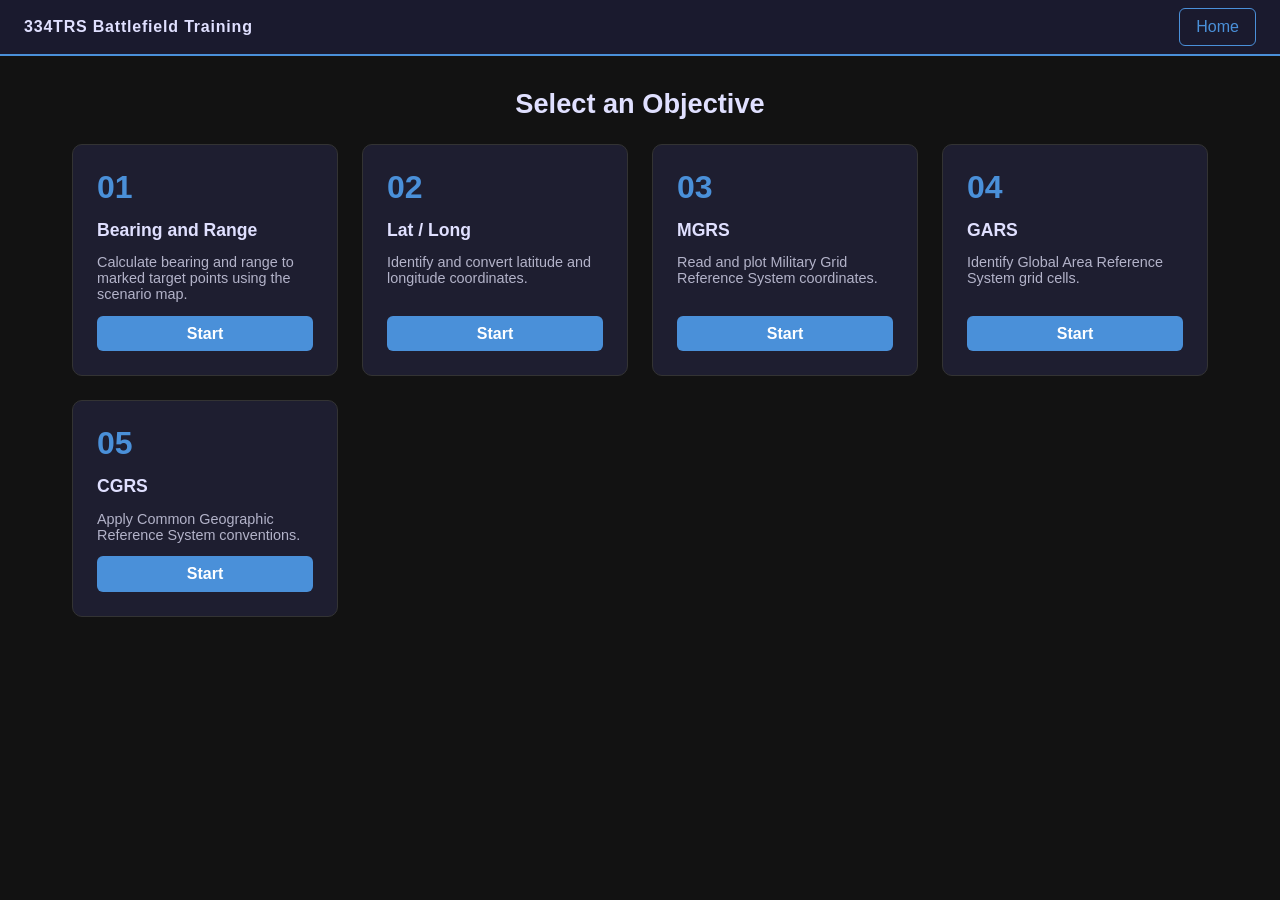
==== index.html @ 7ed4abb4 "Initial commit" ====
<!doctype html>
<html lang="en">
<head>
  <meta charset="UTF-8" />
  <meta name="viewport" content="width=device-width, initial-scale=1.0" />
  <title>334TRS Battlefield Training</title>
  <link rel="stylesheet" href="styles.css" />
</head>
<body>
  <header class="app-header">
    <span class="header-title">334TRS Battlefield Training</span>
    <span id="header-objective-label" class="header-obj-label"></span>
    <button id="btn-home" class="btn-home" type="button">Home</button>
  </header>

  <main>
    <section id="view-landing" class="view">
      <h1 class="landing-title">Select an Objective</h1>
      <div id="card-grid" class="card-grid"></div>
    </section>

    <section id="view-objective" class="view hidden">
      <div class="obj-layout">
        <aside class="sidebar">
          <h3 class="sidebar-heading">Objectives</h3>
          <ul id="nav-objectives" class="nav-list"></ul>
          <hr class="sidebar-divider" />
          <h3 class="sidebar-heading">Tools</h3>
          <button id="btn-toggle-protractor" class="btn-tool" type="button">Show Protractor</button>
          <hr class="sidebar-divider" />
          <h3 class="sidebar-heading">Progress</h3>
          <ul id="progress-list" class="progress-list"></ul>
        </aside>

        <section id="image-section" class="image-section">
          <img id="scenario-img" src="" alt="Scenario" class="scenario-img" />
          <img id="protractor-img" src="images/Protractor.png" alt="Protractor" class="protractor-tool hidden" />
        </section>

        <aside class="qa-panel">
          <div id="question-counter" class="question-counter"></div>
          <p id="question-text" class="question-text"></p>
          <div id="question-form" class="question-form"></div>
          <button id="btn-submit-answer" class="btn-primary" type="button">Submit</button>
          <div id="feedback-block" class="feedback-block hidden">
            <p id="feedback-text" class="feedback-text"></p>
            <button id="btn-next-question" class="btn-secondary" type="button">Next</button>
          </div>
        </aside>
      </div>
    </section>

    <section id="view-results" class="view hidden">
      <div class="results-container">
        <h1 class="results-title">Training Results</h1>
        <table class="results-table" id="results-table">
          <thead>
            <tr>
              <th>Objective</th>
              <th>Score</th>
              <th>%</th>
            </tr>
          </thead>
          <tbody></tbody>
          <tfoot>
            <tr class="results-overall">
              <td><strong>Overall</strong></td>
              <td id="overall-score"></td>
              <td id="overall-pct"></td>
            </tr>
          </tfoot>
        </table>
        <div class="results-actions">
          <button id="btn-back-landing" class="btn-secondary" type="button">Back to Objectives</button>
          <button id="btn-restart" class="btn-primary" type="button">Restart Training</button>
        </div>
      </div>
    </section>
  </main>

  <script src="script.js"></script>
</body>
</html>
---- styles.css ----
*,
*::before,
*::after {
  box-sizing: border-box;
  margin: 0;
  padding: 0;
}

body {
  font-family: Arial, sans-serif;
  background: #121212;
  color: #f1f1f1;
  min-height: 100vh;
}

button,
input,
textarea {
  font: inherit;
}

.app-header {
  position: sticky;
  top: 0;
  z-index: 100;
  display: flex;
  align-items: center;
  gap: 1rem;
  height: 56px;
  padding: 0 1.5rem;
  background: #1a1a2e;
  border-bottom: 2px solid #4a90d9;
}

.header-title {
  font-weight: 700;
  font-size: 1rem;
  letter-spacing: 0.05em;
  color: #e0e0ff;
  white-space: nowrap;
}

.header-obj-label {
  flex: 1;
  font-size: 0.9rem;
  color: #a0a0cc;
}

.view {
  display: block;
}
.hidden {
  display: none !important;
}

.landing-title {
  text-align: center;
  margin: 2rem 0 1.5rem;
  font-size: 1.7rem;
  color: #e0e0ff;
}

.card-grid {
  display: grid;
  grid-template-columns: repeat(auto-fit, minmax(220px, 1fr));
  gap: 1.5rem;
  padding: 0 2rem 2rem;
  max-width: 1200px;
  margin: 0 auto;
}

.obj-card {
  background: #1e1e30;
  border: 1px solid #333;
  border-radius: 10px;
  padding: 1.5rem;
  display: flex;
  flex-direction: column;
  gap: 0.85rem;
  transition:
    transform 0.15s,
    box-shadow 0.15s;
}

.obj-card:hover {
  transform: translateY(-4px);
  box-shadow: 0 8px 24px rgba(74, 144, 217, 0.2);
}

.card-number {
  font-size: 2rem;
  font-weight: 700;
  color: #4a90d9;
}

.card-title {
  font-size: 1.1rem;
  color: #e0e0ff;
}

.card-desc {
  font-size: 0.9rem;
  color: #b3b3c9;
  flex: 1;
}

.obj-layout {
  display: grid;
  grid-template-columns: 210px 1fr 340px;
  height: calc(100vh - 56px);
  overflow: hidden;
}

.sidebar {
  background: #1a1a2e;
  border-right: 1px solid #333;
  padding: 1rem;
  overflow-y: auto;
  display: flex;
  flex-direction: column;
  gap: 0.5rem;
}

.sidebar-heading {
  font-size: 0.72rem;
  text-transform: uppercase;
  letter-spacing: 0.1em;
  color: #777;
  margin-top: 0.25rem;
}

.sidebar-divider {
  border: none;
  border-top: 1px solid #2a2a3a;
  margin: 0.4rem 0;
}

.nav-list,
.progress-list {
  list-style: none;
  display: flex;
  flex-direction: column;
  gap: 0.25rem;
}

.nav-link,
.progress-item {
  display: block;
  width: 100%;
  padding: 0.45rem 0.55rem;
  background: #161624;
  border-radius: 4px;
  color: #ccc;
  text-decoration: none;
  font-size: 0.82rem;
}

.nav-link:hover {
  background: #2a2a4a;
  color: #fff;
}
.nav-link.active {
  background: #243a5a;
  color: #4a90d9;
  font-weight: 700;
}
.nav-link.completed::after {
  content: " ✓";
  color: #55cc55;
}

.progress-item.correct {
  color: #55cc55;
}
.progress-item.incorrect {
  color: #ee7777;
}
.progress-item.partial {
  color: #f2c14e;
}

.image-section {
  position: relative;
  background: #0d0d1a;
  display: flex;
  align-items: center;
  justify-content: center;
  overflow: hidden;
}

.scenario-img {
  max-width: 100%;
  max-height: 100%;
  object-fit: contain;
  display: block;
  pointer-events: none;
  user-select: none;
}

.protractor-tool {
  position: absolute;
  top: 80px;
  left: 80px;
  width: min(32vw, 380px);
  max-width: 380px;
  cursor: grab;
  user-select: none;
}

.qa-panel {
  border-left: 1px solid #333;
  background: #181824;
  padding: 1.2rem;
  overflow-y: auto;
  display: flex;
  flex-direction: column;
  gap: 1rem;
}

.question-counter {
  font-size: 0.85rem;
  color: #8ca9d8;
}

.question-text {
  font-size: 1rem;
  line-height: 1.5;
  color: #f3f3ff;
}

.question-form {
  display: flex;
  flex-direction: column;
  gap: 0.9rem;
}

.answer-input,
.multi-blank-input {
  width: 100%;
  padding: 0.75rem 0.9rem;
  border: 1px solid #3a3a50;
  border-radius: 6px;
  background: #0f1020;
  color: #f1f1f1;
}

.answer-input {
  min-height: 120px;
  resize: vertical;
}

.multi-blank-wrap {
  display: flex;
  flex-direction: column;
  gap: 0.7rem;
}

.multi-blank-row {
  display: grid;
  grid-template-columns: 78px 1fr 1fr;
  gap: 0.55rem;
  align-items: center;
  padding: 0.7rem;
  border: 1px solid #2f3248;
  border-radius: 8px;
  background: #111425;
}

.multi-blank-label {
  font-size: 0.88rem;
  color: #c8d8f0;
  font-weight: 700;
}

.spoken-row {
  align-items: end;
  gap: 1.2rem;
  flex-wrap: wrap;
}

.field-stack {
  display: flex;
  flex-direction: column;
  gap: 0.6rem;
  min-width: 0;
}

.field-stack span {
  font-size: 1.3rem;
  color: #cfcfcf;
  font-weight: 600;
}

.spoken-bearing-group {
  display: flex;
  gap: 0.6rem;
  flex-wrap: nowrap;
}

.spoken-bearing-input {
  width: 7rem;
  min-width: 7rem;
  text-align: center;
}

.spoken-row .multi-blank-input[data-field="range-text"] {
  min-width: 18rem;
}

.field-stack {
  display: flex;
  flex-direction: column;
  gap: 0.35rem;
}

.field-stack span {
  font-size: 0.75rem;
  color: #97a3bf;
}

.btn-home,
.btn-primary,
.btn-secondary,
.btn-start,
.btn-tool {
  padding: 0.55rem 1rem;
  border-radius: 6px;
  cursor: pointer;
  transition:
    background 0.2s,
    color 0.2s,
    border-color 0.2s;
}

.btn-home,
.btn-tool,
.btn-secondary {
  background: transparent;
  border: 1px solid #4a90d9;
  color: #4a90d9;
}

.btn-home:hover,
.btn-tool:hover,
.btn-secondary:hover {
  background: #4a90d9;
  color: #fff;
}

.btn-primary,
.btn-start {
  border: none;
  background: #4a90d9;
  color: #fff;
  font-weight: 700;
}

.btn-primary:hover,
.btn-start:hover {
  background: #357abd;
}

.btn-primary:disabled,
.btn-secondary:disabled,
.btn-home:disabled,
.btn-start:disabled,
.btn-tool:disabled {
  opacity: 0.5;
  cursor: not-allowed;
}

.feedback-block {
  border-radius: 8px;
  padding: 0.9rem;
  display: flex;
  flex-direction: column;
  gap: 0.8rem;
}

.feedback-block.correct {
  background: rgba(58, 156, 74, 0.18);
  border: 1px solid rgba(85, 204, 85, 0.5);
}

.feedback-block.incorrect {
  background: rgba(161, 63, 63, 0.18);
  border: 1px solid rgba(238, 119, 119, 0.5);
}

.feedback-text {
  font-size: 0.92rem;
  line-height: 1.5;
}

.results-container {
  max-width: 900px;
  margin: 2rem auto;
  padding: 0 1rem 2rem;
}

.results-title {
  margin-bottom: 1.25rem;
  font-size: 1.7rem;
  color: #e0e0ff;
}

.results-table {
  width: 100%;
  border-collapse: collapse;
  background: #1a1a2e;
  border: 1px solid #333;
}

.results-table th,
.results-table td {
  padding: 0.85rem;
  border-bottom: 1px solid #2d2d40;
  text-align: left;
}

.results-table th {
  color: #9cc2ef;
}

.results-overall td {
  border-top: 2px solid #4a90d9;
}

.results-actions {
  display: flex;
  gap: 0.75rem;
  margin-top: 1rem;
}

@media (max-width: 1100px) {
  .obj-layout {
    grid-template-columns: 200px 1fr;
  }

  .qa-panel {
    grid-column: 1 / -1;
    border-left: none;
    border-top: 1px solid #333;
  }
}

@media (max-width: 700px) {
  .app-header {
    padding: 0 1rem;
    gap: 0.6rem;
  }

  .header-title {
    font-size: 0.9rem;
  }

  .obj-layout {
    display: block;
    height: auto;
  }

  .sidebar,
  .image-section,
  .qa-panel {
    height: auto;
  }

  .image-section {
    min-height: 40vh;
  }

  .multi-blank-row {
    grid-template-columns: 1fr;
  }

  .spoken-row {
    flex-direction: column;
    align-items: stretch;
  }

  .spoken-bearing-group {
    flex-wrap: wrap;
  }

  .spoken-bearing-input {
    width: 100%;
    min-width: 0;
  }

  .spoken-row .multi-blank-input[data-field="range-text"] {
    min-width: 0;
    width: 100%;
  }
}
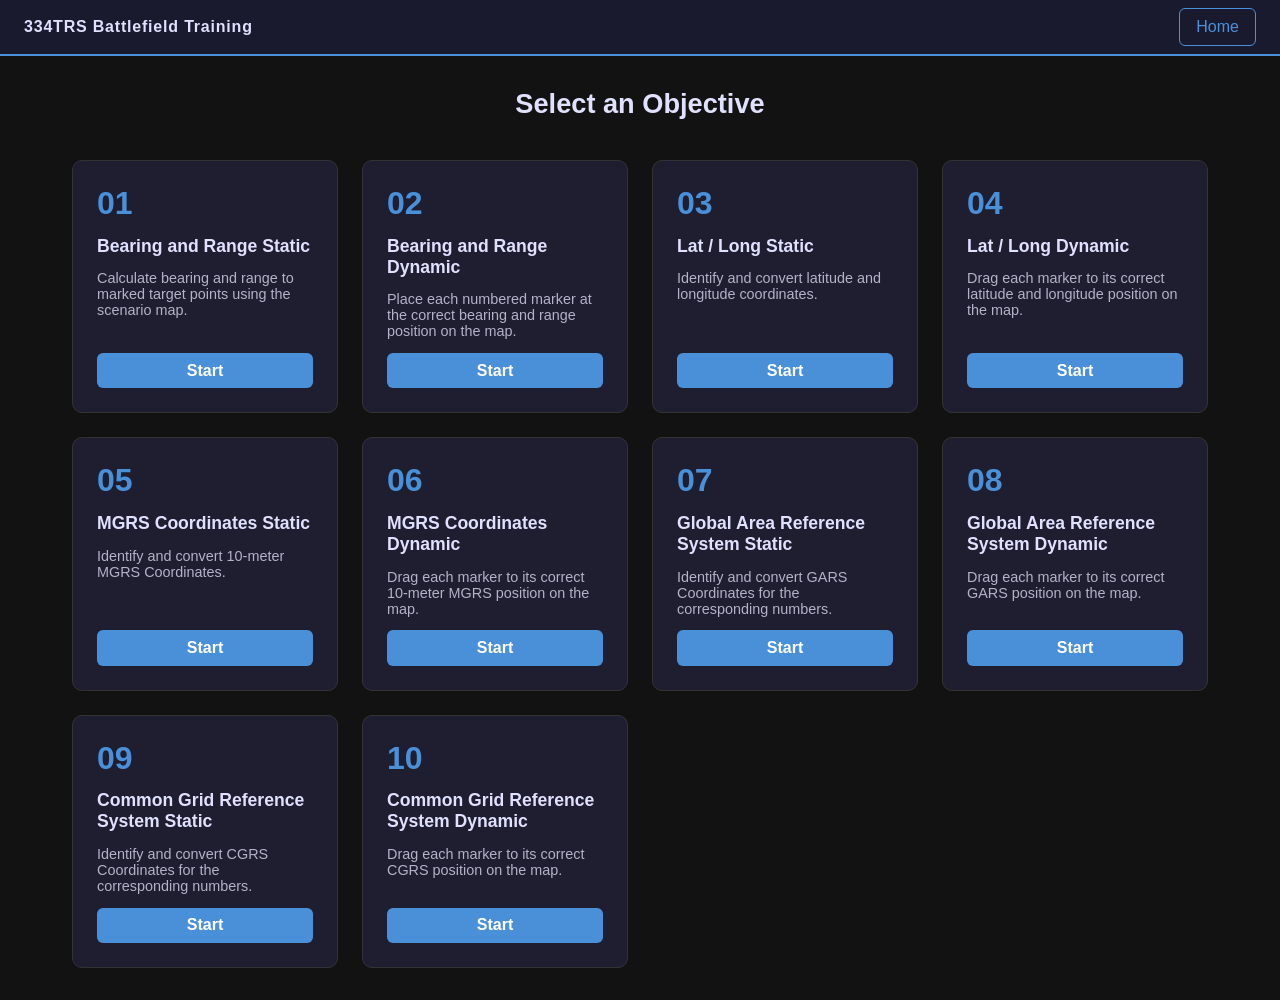
==== commit 9e03da54: "Implement full app overhaul: bug fixes, deferred evaluation, dragable questions - Fix submit validat" ====
--- a/index.html
+++ b/index.html
@@ -16,6 +16,7 @@
   <main>
     <section id="view-landing" class="view">
       <h1 class="landing-title">Select an Objective</h1>
+      <div id="view-results-btn-area" class="view-results-btn-area"></div>
       <div id="card-grid" class="card-grid"></div>
     </section>
 
@@ -35,6 +36,7 @@
         <section id="image-section" class="image-section">
           <img id="scenario-img" src="" alt="Scenario" class="scenario-img" />
           <img id="protractor-img" src="images/Protractor.png" alt="Protractor" class="protractor-tool hidden" />
+          <div id="drop-grid" class="drop-grid hidden"></div>
         </section>
 
         <aside class="qa-panel">
--- a/styles.css
+++ b/styles.css
@@ -106,7 +106,7 @@
 
 .obj-layout {
   display: grid;
-  grid-template-columns: 210px 1fr 340px;
+  grid-template-columns: 210px 3fr 640px;
   height: calc(100vh - 56px);
   overflow: hidden;
 }
@@ -301,10 +301,6 @@
   width: 7rem;
   min-width: 7rem;
   text-align: center;
-}
-
-.spoken-row .multi-blank-input[data-field="range-text"] {
-  min-width: 18rem;
 }
 
 .field-stack {
@@ -392,6 +388,174 @@
   line-height: 1.5;
 }
 
+/* View Results button on landing */
+.view-results-btn-area {
+  display: flex;
+  justify-content: center;
+  margin: 0 0 1rem;
+}
+
+.btn-view-results {
+  padding: 0.75rem 2.5rem;
+  font-size: 1.1rem;
+}
+
+/* Neutral feedback (answer recorded, no correct/incorrect until results) */
+.feedback-block.neutral {
+  background: rgba(74, 144, 217, 0.12);
+  border: 1px solid rgba(74, 144, 217, 0.4);
+}
+
+/* Progress submitted state */
+.progress-item.submitted {
+  color: #8ca9d8;
+}
+
+/* Drop grid overlay — position/size set by positionDropGrid() in JS */
+.drop-grid {
+  position: absolute;
+  display: grid;
+  pointer-events: all;
+}
+
+.drop-cell {
+  border: 1px solid rgba(74, 144, 217, 0.2);
+  position: relative;
+  cursor: crosshair;
+  transition: background 0.1s;
+}
+
+.drop-cell:hover {
+  background: rgba(74, 144, 217, 0.15);
+}
+
+/* Placed dot on the grid */
+.placed-dot-container {
+  position: absolute;
+  top: 50%;
+  left: 50%;
+  transform: translate(-50%, -50%);
+  display: flex;
+  flex-direction: column;
+  align-items: center;
+  pointer-events: all;
+  cursor: pointer;
+  z-index: 10;
+}
+
+.drag-dot-marker {
+  width: 18px;
+  height: 18px;
+  border-radius: 50%;
+  background: #e74c3c;
+  border: 2px solid #fff;
+  box-shadow: 0 1px 4px rgba(0,0,0,0.6);
+}
+
+.placed-marker {
+  width: 20px;
+  height: 20px;
+}
+
+.placed-dot-label {
+  font-size: 0.65rem;
+  font-weight: 700;
+  color: #fff;
+  text-shadow: 0 1px 2px rgba(0,0,0,0.8);
+  line-height: 1;
+  margin-top: 1px;
+}
+
+/* Dragable panel in QA area */
+.dragable-panel {
+  display: flex;
+  flex-direction: column;
+  gap: 0.75rem;
+}
+
+.dragable-instructions {
+  font-size: 0.85rem;
+  color: #8ca9d8;
+  line-height: 1.4;
+}
+
+.dragable-coord-list {
+  list-style: none;
+  display: flex;
+  flex-direction: column;
+  gap: 0.3rem;
+}
+
+.dragable-coord-item {
+  display: flex;
+  gap: 0.5rem;
+  font-size: 0.88rem;
+  padding: 0.4rem 0.6rem;
+  background: #111425;
+  border: 1px solid #2f3248;
+  border-radius: 6px;
+}
+
+.dragable-coord-num {
+  color: #4a90d9;
+  font-weight: 700;
+  min-width: 1.2rem;
+}
+
+.dragable-coord-text {
+  color: #e0e0ff;
+}
+
+.dragable-progress {
+  font-size: 0.85rem;
+  color: #97a3bf;
+  text-align: right;
+}
+
+.dragable-dots {
+  display: flex;
+  flex-wrap: wrap;
+  gap: 0.5rem;
+}
+
+.drag-dot {
+  display: flex;
+  flex-direction: column;
+  align-items: center;
+  gap: 3px;
+  padding: 0.5rem 0.75rem;
+  background: #111425;
+  border: 2px solid #3a3a50;
+  border-radius: 8px;
+  cursor: pointer;
+  transition: border-color 0.15s, background 0.15s;
+  font-size: 0.8rem;
+  color: #ccc;
+  min-width: 52px;
+}
+
+.drag-dot:hover:not(.placed):not(.disabled-dot) {
+  border-color: #4a90d9;
+  background: #1a2540;
+}
+
+.drag-dot.selected {
+  border-color: #f2c14e;
+  background: #2a2010;
+  color: #f2c14e;
+}
+
+.drag-dot.placed {
+  opacity: 0.4;
+  cursor: default;
+}
+
+.drag-dot.disabled-dot {
+  opacity: 0.5;
+  cursor: not-allowed;
+  pointer-events: none;
+}
+
 .results-container {
   max-width: 900px;
   margin: 2rem auto;
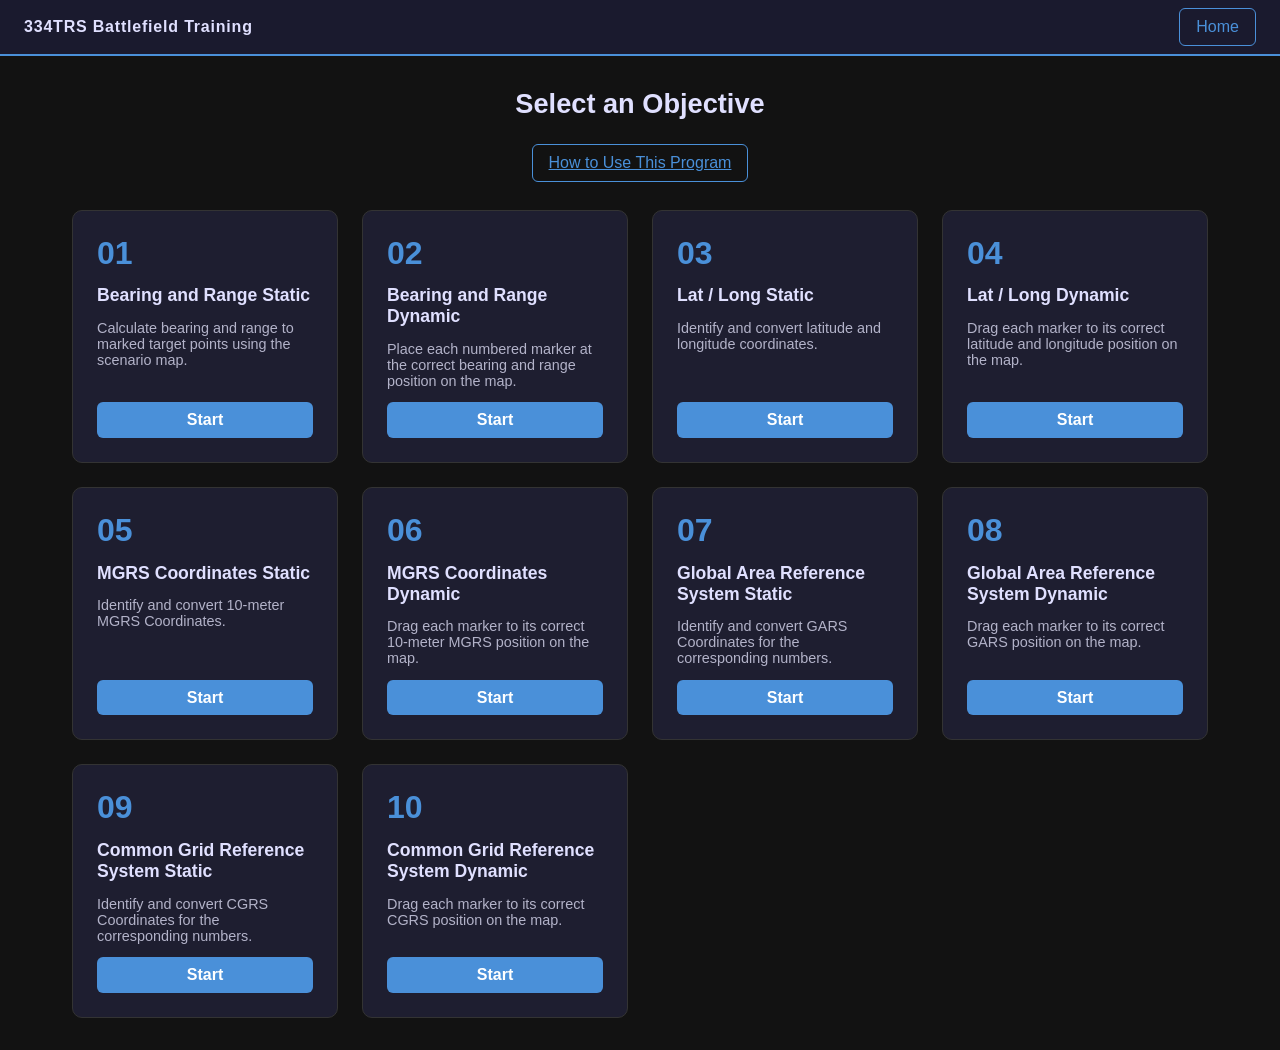
==== commit 03d5d3ea: "Add instructional page with link from home screen - New instructions.html covers program overview, s" ====
--- a/index.html
+++ b/index.html
@@ -1,85 +1,115 @@
 <!doctype html>
 <html lang="en">
-<head>
-  <meta charset="UTF-8" />
-  <meta name="viewport" content="width=device-width, initial-scale=1.0" />
-  <title>334TRS Battlefield Training</title>
-  <link rel="stylesheet" href="styles.css" />
-</head>
-<body>
-  <header class="app-header">
-    <span class="header-title">334TRS Battlefield Training</span>
-    <span id="header-objective-label" class="header-obj-label"></span>
-    <button id="btn-home" class="btn-home" type="button">Home</button>
-  </header>
+  <head>
+    <meta charset="UTF-8" />
+    <meta name="viewport" content="width=device-width, initial-scale=1.0" />
+    <title>334TRS Battlefield Training</title>
+    <link rel="stylesheet" href="styles.css" />
+  </head>
+  <body>
+    <header class="app-header">
+      <span class="header-title">334TRS Battlefield Training</span>
+      <span id="header-objective-label" class="header-obj-label"></span>
+      <button id="btn-home" class="btn-home" type="button">Home</button>
+    </header>
 
-  <main>
-    <section id="view-landing" class="view">
-      <h1 class="landing-title">Select an Objective</h1>
-      <div id="view-results-btn-area" class="view-results-btn-area"></div>
-      <div id="card-grid" class="card-grid"></div>
-    </section>
+    <main>
+      <section id="view-landing" class="view">
+        <h1 class="landing-title">Select an Objective</h1>
+        <div class="landing-info-link">
+          <a href="instructions.html" class="btn-secondary"
+            >How to Use This Program</a
+          >
+        </div>
+        <div id="view-results-btn-area" class="view-results-btn-area"></div>
+        <div id="card-grid" class="card-grid"></div>
+      </section>
 
-    <section id="view-objective" class="view hidden">
-      <div class="obj-layout">
-        <aside class="sidebar">
-          <h3 class="sidebar-heading">Objectives</h3>
-          <ul id="nav-objectives" class="nav-list"></ul>
-          <hr class="sidebar-divider" />
-          <h3 class="sidebar-heading">Tools</h3>
-          <button id="btn-toggle-protractor" class="btn-tool" type="button">Show Protractor</button>
-          <hr class="sidebar-divider" />
-          <h3 class="sidebar-heading">Progress</h3>
-          <ul id="progress-list" class="progress-list"></ul>
-        </aside>
+      <section id="view-objective" class="view hidden">
+        <div class="obj-layout">
+          <aside class="sidebar">
+            <h3 class="sidebar-heading">Objectives</h3>
+            <ul id="nav-objectives" class="nav-list"></ul>
+            <hr class="sidebar-divider" />
+            <h3 class="sidebar-heading">Tools</h3>
+            <button id="btn-toggle-protractor" class="btn-tool" type="button">
+              Show Protractor
+            </button>
+            <hr class="sidebar-divider" />
+            <h3 class="sidebar-heading">Progress</h3>
+            <ul id="progress-list" class="progress-list"></ul>
+          </aside>
 
-        <section id="image-section" class="image-section">
-          <img id="scenario-img" src="" alt="Scenario" class="scenario-img" />
-          <img id="protractor-img" src="images/Protractor.png" alt="Protractor" class="protractor-tool hidden" />
-          <div id="drop-grid" class="drop-grid hidden"></div>
-        </section>
+          <section id="image-section" class="image-section">
+            <img id="scenario-img" src="" alt="Scenario" class="scenario-img" />
+            <img
+              id="protractor-img"
+              src="images/Protractor.png"
+              alt="Protractor"
+              class="protractor-tool hidden"
+            />
+            <div id="drop-grid" class="drop-grid hidden"></div>
+            <div id="coord-dots-layer" class="coord-dots-layer hidden"></div>
+            <div id="img-coord-tip" class="img-coord-tip hidden"></div>
+          </section>
 
-        <aside class="qa-panel">
-          <div id="question-counter" class="question-counter"></div>
-          <p id="question-text" class="question-text"></p>
-          <div id="question-form" class="question-form"></div>
-          <button id="btn-submit-answer" class="btn-primary" type="button">Submit</button>
-          <div id="feedback-block" class="feedback-block hidden">
-            <p id="feedback-text" class="feedback-text"></p>
-            <button id="btn-next-question" class="btn-secondary" type="button">Next</button>
+          <aside class="qa-panel">
+            <div id="question-counter" class="question-counter"></div>
+            <p id="question-text" class="question-text"></p>
+            <div id="question-form" class="question-form"></div>
+            <button id="btn-submit-answer" class="btn-primary" type="button">
+              Submit
+            </button>
+            <div id="feedback-block" class="feedback-block hidden">
+              <p id="feedback-text" class="feedback-text"></p>
+              <button
+                id="btn-next-question"
+                class="btn-secondary"
+                type="button"
+              >
+                Next
+              </button>
+            </div>
+          </aside>
+        </div>
+      </section>
+
+      <section id="view-results" class="view hidden">
+        <div class="results-container">
+          <h1 class="results-title">Training Results</h1>
+          <div class="results-meta">
+            <div id="results-submitted" class="results-submitted"></div>
+            <div id="results-clock" class="results-clock"></div>
           </div>
-        </aside>
-      </div>
-    </section>
+          <table class="results-table" id="results-table">
+            <thead>
+              <tr>
+                <th>Objective</th>
+                <th>Score</th>
+                <th>%</th>
+              </tr>
+            </thead>
+            <tbody></tbody>
+            <tfoot>
+              <tr class="results-overall">
+                <td><strong>Overall</strong></td>
+                <td id="overall-score"></td>
+                <td id="overall-pct"></td>
+              </tr>
+            </tfoot>
+          </table>
+          <div class="results-actions">
+            <button id="btn-back-landing" class="btn-secondary" type="button">
+              Back to Objectives
+            </button>
+            <button id="btn-restart" class="btn-primary" type="button">
+              Restart Training
+            </button>
+          </div>
+        </div>
+      </section>
+    </main>
 
-    <section id="view-results" class="view hidden">
-      <div class="results-container">
-        <h1 class="results-title">Training Results</h1>
-        <table class="results-table" id="results-table">
-          <thead>
-            <tr>
-              <th>Objective</th>
-              <th>Score</th>
-              <th>%</th>
-            </tr>
-          </thead>
-          <tbody></tbody>
-          <tfoot>
-            <tr class="results-overall">
-              <td><strong>Overall</strong></td>
-              <td id="overall-score"></td>
-              <td id="overall-pct"></td>
-            </tr>
-          </tfoot>
-        </table>
-        <div class="results-actions">
-          <button id="btn-back-landing" class="btn-secondary" type="button">Back to Objectives</button>
-          <button id="btn-restart" class="btn-primary" type="button">Restart Training</button>
-        </div>
-      </div>
-    </section>
-  </main>
-
-  <script src="script.js"></script>
-</body>
+    <script src="script.js"></script>
+  </body>
 </html>
--- a/styles.css
+++ b/styles.css
@@ -79,12 +79,29 @@
   gap: 0.85rem;
   transition:
     transform 0.15s,
-    box-shadow 0.15s;
+    box-shadow 0.15s,
+    border-color 0.15s;
 }
 
 .obj-card:hover {
   transform: translateY(-4px);
   box-shadow: 0 8px 24px rgba(74, 144, 217, 0.2);
+}
+
+.obj-card--completed {
+  border-color: #2a6a2a;
+  background: #1a2a1a;
+}
+
+.obj-card--completed:hover {
+  box-shadow: 0 8px 24px rgba(85, 204, 85, 0.15);
+}
+
+.card-header-row {
+  display: flex;
+  align-items: center;
+  justify-content: space-between;
+  gap: 0.5rem;
 }
 
 .card-number {
@@ -93,6 +110,17 @@
   color: #4a90d9;
 }
 
+.card-complete-badge {
+  font-size: 0.72rem;
+  font-weight: 700;
+  color: #55cc55;
+  background: rgba(85, 204, 85, 0.12);
+  border: 1px solid rgba(85, 204, 85, 0.35);
+  border-radius: 4px;
+  padding: 0.2rem 0.5rem;
+  white-space: nowrap;
+}
+
 .card-title {
   font-size: 1.1rem;
   color: #e0e0ff;
@@ -102,6 +130,22 @@
   font-size: 0.9rem;
   color: #b3b3c9;
   flex: 1;
+}
+
+.btn-start--done {
+  background: #2a5a2a;
+  color: #88dd88;
+}
+
+.btn-start--done:hover {
+  background: #336633;
+}
+
+.landing-progress-msg {
+  font-size: 0.9rem;
+  color: #8ca9d8;
+  text-align: center;
+  padding: 0.4rem 0;
 }
 
 .obj-layout {
@@ -273,9 +317,9 @@
 }
 
 .spoken-row {
+  grid-template-columns: 78px auto 1fr;
   align-items: end;
   gap: 1.2rem;
-  flex-wrap: wrap;
 }
 
 .field-stack {
@@ -411,6 +455,33 @@
   color: #8ca9d8;
 }
 
+/* Coordinate-click layer — transparent overlay sized to image, dots positioned by fx/fy % */
+.coord-dots-layer {
+  position: absolute;
+  pointer-events: none;
+}
+
+.coord-dots-layer .placed-dot-container {
+  pointer-events: all;
+}
+
+.image-section.coord-mode {
+  cursor: crosshair;
+}
+
+/* Calibration tooltip showing native pixel x/y on hover */
+.img-coord-tip {
+  position: absolute;
+  background: rgba(0, 0, 0, 0.75);
+  color: #e0e0ff;
+  font-size: 0.7rem;
+  padding: 2px 7px;
+  border-radius: 3px;
+  pointer-events: none;
+  z-index: 50;
+  white-space: nowrap;
+}
+
 /* Drop grid overlay — position/size set by positionDropGrid() in JS */
 .drop-grid {
   position: absolute;
@@ -435,9 +506,6 @@
   top: 50%;
   left: 50%;
   transform: translate(-50%, -50%);
-  display: flex;
-  flex-direction: column;
-  align-items: center;
   pointer-events: all;
   cursor: pointer;
   z-index: 10;
@@ -447,23 +515,27 @@
   width: 18px;
   height: 18px;
   border-radius: 50%;
-  background: #e74c3c;
+  background: #0bd437;
   border: 2px solid #fff;
-  box-shadow: 0 1px 4px rgba(0,0,0,0.6);
+  box-shadow: 0 1px 4px rgba(0, 0, 0, 0.6);
 }
 
 .placed-marker {
-  width: 20px;
-  height: 20px;
+  width: 24px;
+  height: 24px;
 }
 
 .placed-dot-label {
-  font-size: 0.65rem;
-  font-weight: 700;
+  position: absolute;
+  top: 50%;
+  left: 50%;
+  transform: translate(-50%, -50%);
+  font-size: 0.8rem;
+  font-weight: 800;
   color: #fff;
-  text-shadow: 0 1px 2px rgba(0,0,0,0.8);
+  text-shadow: 0 2px 2px rgba(0, 0, 0, 1);
   line-height: 1;
-  margin-top: 1px;
+  pointer-events: none;
 }
 
 /* Dragable panel in QA area */
@@ -528,7 +600,9 @@
   border: 2px solid #3a3a50;
   border-radius: 8px;
   cursor: pointer;
-  transition: border-color 0.15s, background 0.15s;
+  transition:
+    border-color 0.15s,
+    background 0.15s;
   font-size: 0.8rem;
   color: #ccc;
   min-width: 52px;
@@ -563,9 +637,24 @@
 }
 
 .results-title {
-  margin-bottom: 1.25rem;
+  margin-bottom: 0.5rem;
   font-size: 1.7rem;
   color: #e0e0ff;
+}
+
+.results-meta {
+  display: flex;
+  justify-content: space-between;
+  align-items: baseline;
+  margin-bottom: 1.25rem;
+  font-size: 0.9rem;
+  color: #97a3bf;
+}
+
+.results-clock {
+  font-variant-numeric: tabular-nums;
+  font-size: 1.1rem;
+  color: #c8d8f0;
 }
 
 .results-table {
@@ -590,10 +679,170 @@
   border-top: 2px solid #4a90d9;
 }
 
+.results-table tr.row-miss-highlight td {
+  background: rgba(200, 60, 60, 0.18);
+  color: #ff9f9f;
+}
+
+.results-table tr.row-sub td {
+  padding-left: 2rem;
+  font-size: 0.92em;
+  color: #b0b8c8;
+  border-bottom: 1px solid #232336;
+}
+
+.results-table tr.row-sub.row-miss-highlight td {
+  color: #ff9f9f;
+}
+
 .results-actions {
   display: flex;
   gap: 0.75rem;
   margin-top: 1rem;
+}
+
+/* --- Instructions page --- */
+
+.info-container {
+  max-width: 860px;
+  margin: 2rem auto;
+  padding: 0 1.5rem 3rem;
+}
+
+.info-title {
+  font-size: 1.7rem;
+  color: #e0e0ff;
+  margin-bottom: 2rem;
+}
+
+.info-section {
+  margin-bottom: 2.5rem;
+  display: flex;
+  flex-direction: column;
+  gap: 0.9rem;
+}
+
+.info-section h2 {
+  font-size: 1.15rem;
+  color: #9cc2ef;
+  border-bottom: 1px solid #2d2d40;
+  padding-bottom: 0.4rem;
+}
+
+.info-section p {
+  color: #c8cfe0;
+  line-height: 1.65;
+}
+
+.info-steps {
+  color: #c8cfe0;
+  line-height: 1.8;
+  padding-left: 1.4rem;
+}
+
+.info-steps li {
+  margin-bottom: 0.25rem;
+}
+
+.info-systems {
+  display: flex;
+  flex-wrap: wrap;
+  gap: 0.75rem;
+}
+
+.info-system-card {
+  background: #1e1e30;
+  border: 1px solid #333;
+  border-radius: 8px;
+  padding: 0.6rem 1rem;
+  display: flex;
+  flex-direction: column;
+  align-items: center;
+  gap: 0.2rem;
+  min-width: 100px;
+  font-size: 0.9rem;
+  color: #c8cfe0;
+}
+
+.info-system-num {
+  font-size: 1.1rem;
+  font-weight: 700;
+  color: #4a90d9;
+}
+
+.info-table {
+  width: 100%;
+  border-collapse: collapse;
+  font-size: 0.9rem;
+}
+
+.info-table th,
+.info-table td {
+  padding: 0.65rem 0.85rem;
+  border-bottom: 1px solid #2d2d40;
+  text-align: left;
+}
+
+.info-table th {
+  color: #9cc2ef;
+}
+
+.info-table td {
+  color: #c8cfe0;
+}
+
+.info-table code {
+  background: #1a1a2e;
+  border: 1px solid #333;
+  border-radius: 3px;
+  padding: 0.1rem 0.4rem;
+  font-size: 0.85rem;
+  color: #88ccff;
+}
+
+.info-tip {
+  background: #1a2a3a;
+  border-left: 3px solid #4a90d9;
+  border-radius: 0 6px 6px 0;
+  padding: 0.75rem 1rem;
+  font-size: 0.9rem;
+  color: #b8cde0;
+  line-height: 1.6;
+}
+
+.info-tip code {
+  background: #121e2a;
+  border-radius: 3px;
+  padding: 0.1rem 0.35rem;
+  color: #88ccff;
+}
+
+.info-badge {
+  display: inline-block;
+  font-size: 0.72rem;
+  font-weight: 700;
+  color: #55cc55;
+  background: rgba(85, 204, 85, 0.12);
+  border: 1px solid rgba(85, 204, 85, 0.35);
+  border-radius: 4px;
+  padding: 0.1rem 0.45rem;
+}
+
+.info-actions {
+  margin-top: 2rem;
+}
+
+.info-home-btn {
+  display: inline-block;
+  text-decoration: none;
+  padding: 0.65rem 1.4rem;
+}
+
+/* Instructions link on landing */
+.landing-info-link {
+  display: flex;
+  justify-content: center;
+  margin-bottom: 0.75rem;
 }
 
 @media (max-width: 1100px) {
